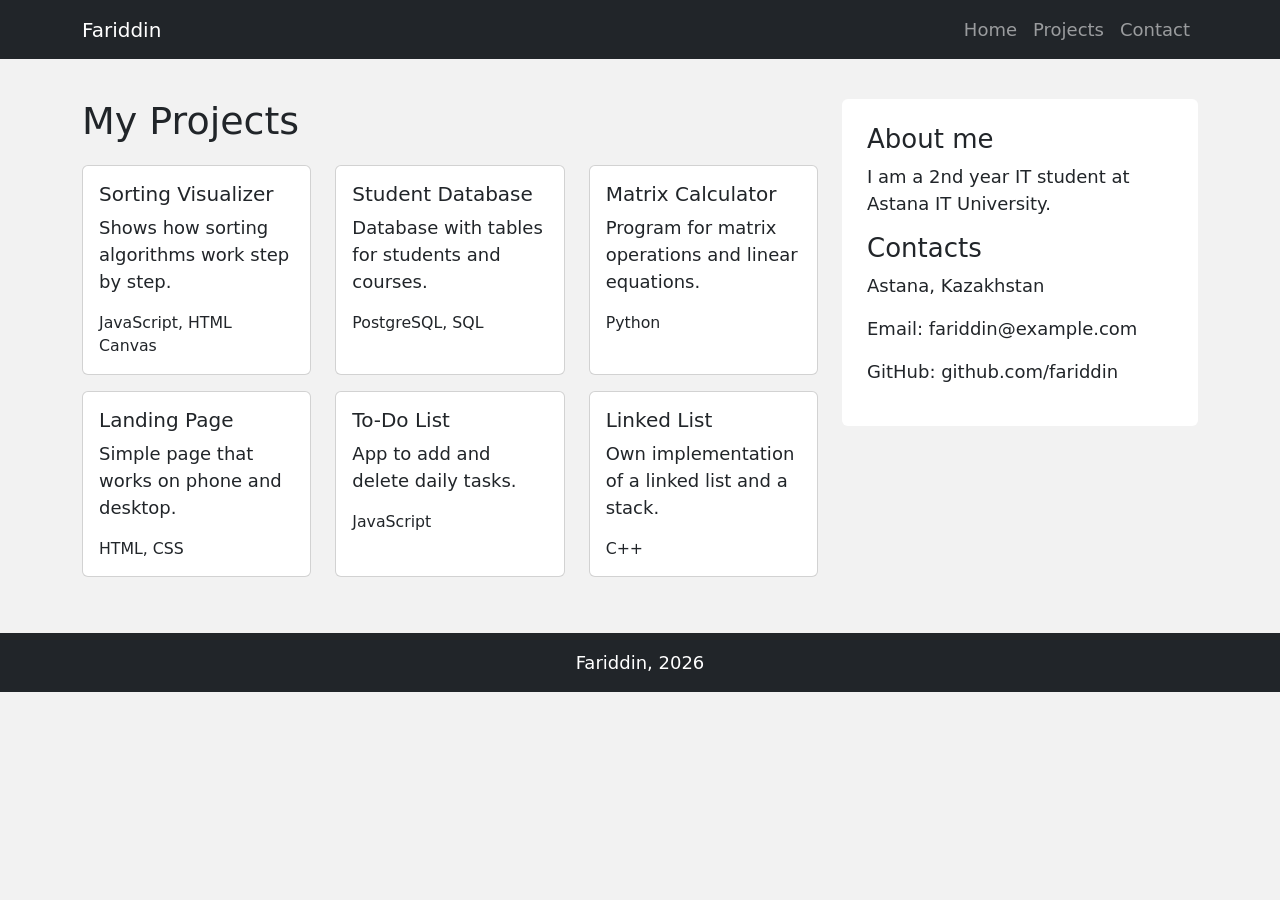
==== task4.html @ 24d31ed7 "Add files via upload" ====
<!DOCTYPE html>
<html>
<head>
<meta charset="UTF-8">
<meta name="viewport" content="width=device-width, initial-scale=1.0">
<title>Portfolio</title>
<link href="https://cdn.jsdelivr.net/npm/bootstrap@5.3.3/dist/css/bootstrap.min.css" rel="stylesheet">
<link rel="stylesheet" href="task4.css">
</head>
<body>
<nav class="navbar navbar-expand-md navbar-dark bg-dark">
<div class="container">
<a class="navbar-brand" href="#">Fariddin</a>
<button class="navbar-toggler" type="button" data-bs-toggle="collapse" data-bs-target="#menu">
<span class="navbar-toggler-icon"></span>
</button>
<div class="collapse navbar-collapse" id="menu">
<ul class="navbar-nav ms-auto">
<li class="nav-item"><a class="nav-link" href="#">Home</a></li>
<li class="nav-item"><a class="nav-link" href="#projects">Projects</a></li>
<li class="nav-item"><a class="nav-link" href="#contact">Contact</a></li>
</ul>
</div>
</div>
</nav>

<div class="container main">
<div class="row">
<div class="col-12 col-lg-8" id="projects">
<h1>My Projects</h1>
<div class="row">
<div class="col-12 col-sm-6 col-xl-4 mb-3">
<div class="card h-100">
<div class="card-body">
<h5 class="card-title">Sorting Visualizer</h5>
<p class="card-text">Shows how sorting algorithms work step by step.</p>
<p class="card-text small hide-mobile">JavaScript, HTML Canvas</p>
</div>
</div>
</div>
<div class="col-12 col-sm-6 col-xl-4 mb-3">
<div class="card h-100">
<div class="card-body">
<h5 class="card-title">Student Database</h5>
<p class="card-text">Database with tables for students and courses.</p>
<p class="card-text small hide-mobile">PostgreSQL, SQL</p>
</div>
</div>
</div>
<div class="col-12 col-sm-6 col-xl-4 mb-3">
<div class="card h-100">
<div class="card-body">
<h5 class="card-title">Matrix Calculator</h5>
<p class="card-text">Program for matrix operations and linear equations.</p>
<p class="card-text small hide-mobile">Python</p>
</div>
</div>
</div>
<div class="col-12 col-sm-6 col-xl-4 mb-3">
<div class="card h-100">
<div class="card-body">
<h5 class="card-title">Landing Page</h5>
<p class="card-text">Simple page that works on phone and desktop.</p>
<p class="card-text small hide-mobile">HTML, CSS</p>
</div>
</div>
</div>
<div class="col-12 col-sm-6 col-xl-4 mb-3">
<div class="card h-100">
<div class="card-body">
<h5 class="card-title">To-Do List</h5>
<p class="card-text">App to add and delete daily tasks.</p>
<p class="card-text small hide-mobile">JavaScript</p>
</div>
</div>
</div>
<div class="col-12 col-sm-6 col-xl-4 mb-3">
<div class="card h-100">
<div class="card-body">
<h5 class="card-title">Linked List</h5>
<p class="card-text">Own implementation of a linked list and a stack.</p>
<p class="card-text small hide-mobile">C++</p>
</div>
</div>
</div>
</div>
</div>

<div class="col-12 col-lg-4">
<div class="sidebar" id="contact">
<h2>About me</h2>
<p>I am a 2nd year IT student at Astana IT University.</p>
<h2>Contacts</h2>
<p>Astana, Kazakhstan</p>
<p>Email: fariddin@example.com</p>
<p class="hide-mobile">GitHub: github.com/fariddin</p>
</div>
</div>
</div>
</div>

<footer class="bg-dark text-white text-center p-3">
<p class="mb-0">Fariddin, 2026</p>
</footer>

<script src="https://cdn.jsdelivr.net/npm/bootstrap@5.3.3/dist/js/bootstrap.bundle.min.js"></script>
</body>
</html>
---- task4.css ----
body {
  background-color: #f2f2f2;
  font-size: 18px;
}

.main {
  padding-top: 40px;
  padding-bottom: 40px;
}

h1 {
  font-size: 38px;
  margin-bottom: 20px;
}

.sidebar {
  background-color: white;
  padding: 25px;
  border-radius: 6px;
}

.sidebar h2 {
  font-size: 26px;
}

@media (max-width: 991px) {
  body {
    font-size: 16px;
  }
  h1 {
    font-size: 30px;
  }
  .sidebar h2 {
    font-size: 22px;
  }
}

@media (max-width: 767px) {
  body {
    font-size: 14px;
  }
  .main {
    padding-top: 20px;
    padding-bottom: 20px;
  }
  h1 {
    font-size: 24px;
  }
  .sidebar {
    padding: 15px;
  }
  .sidebar h2 {
    font-size: 18px;
  }
  .hide-mobile {
    display: none;
  }
}
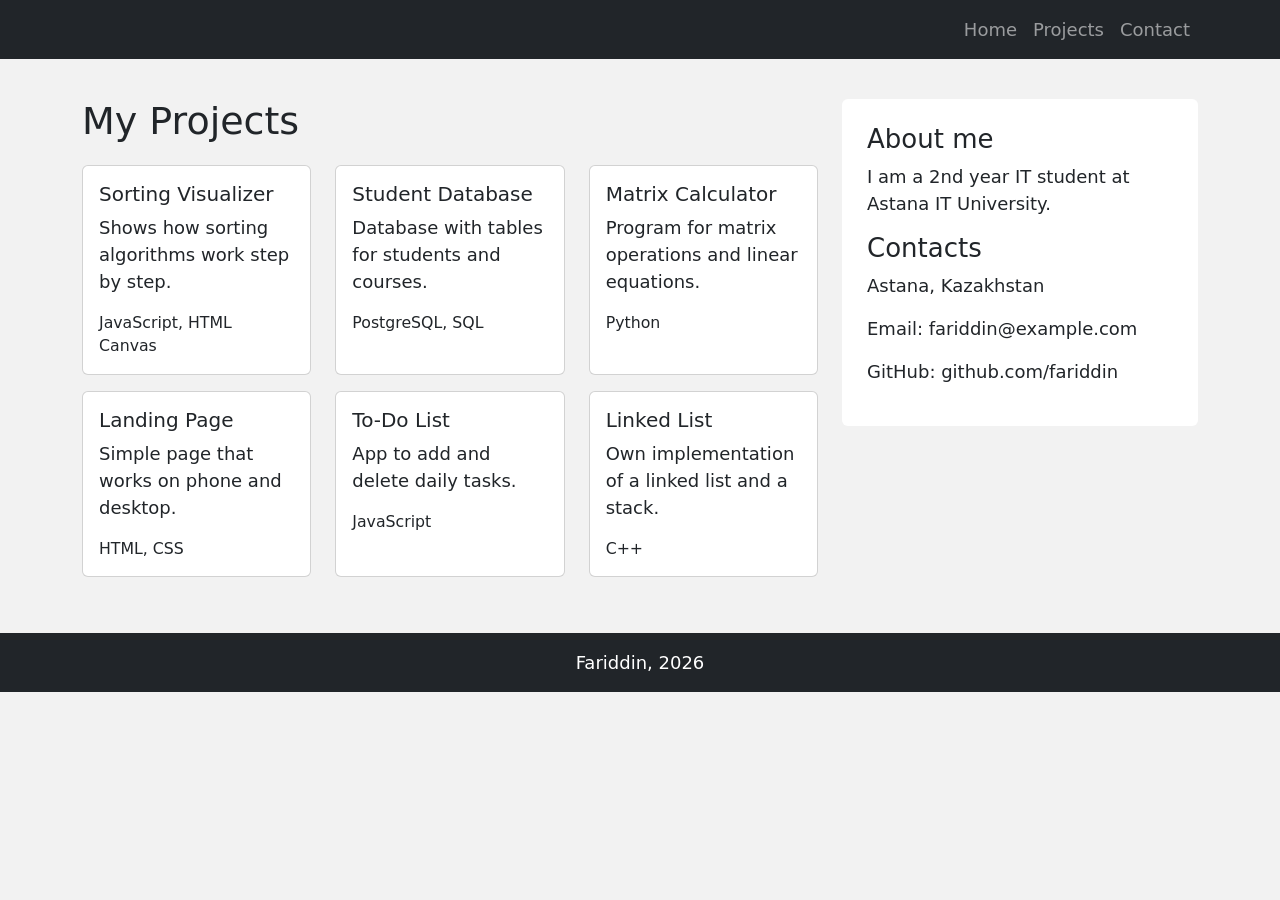
==== commit 1f6ad759: "Remove brand name from navbar Removed the brand name from the navbar." ====
--- a/task4.html
+++ b/task4.html
@@ -10,7 +10,7 @@
 <body>
 <nav class="navbar navbar-expand-md navbar-dark bg-dark">
 <div class="container">
-<a class="navbar-brand" href="#">Fariddin</a>
+<a class="navbar-brand" href="#"></a>
 <button class="navbar-toggler" type="button" data-bs-toggle="collapse" data-bs-target="#menu">
 <span class="navbar-toggler-icon"></span>
 </button>
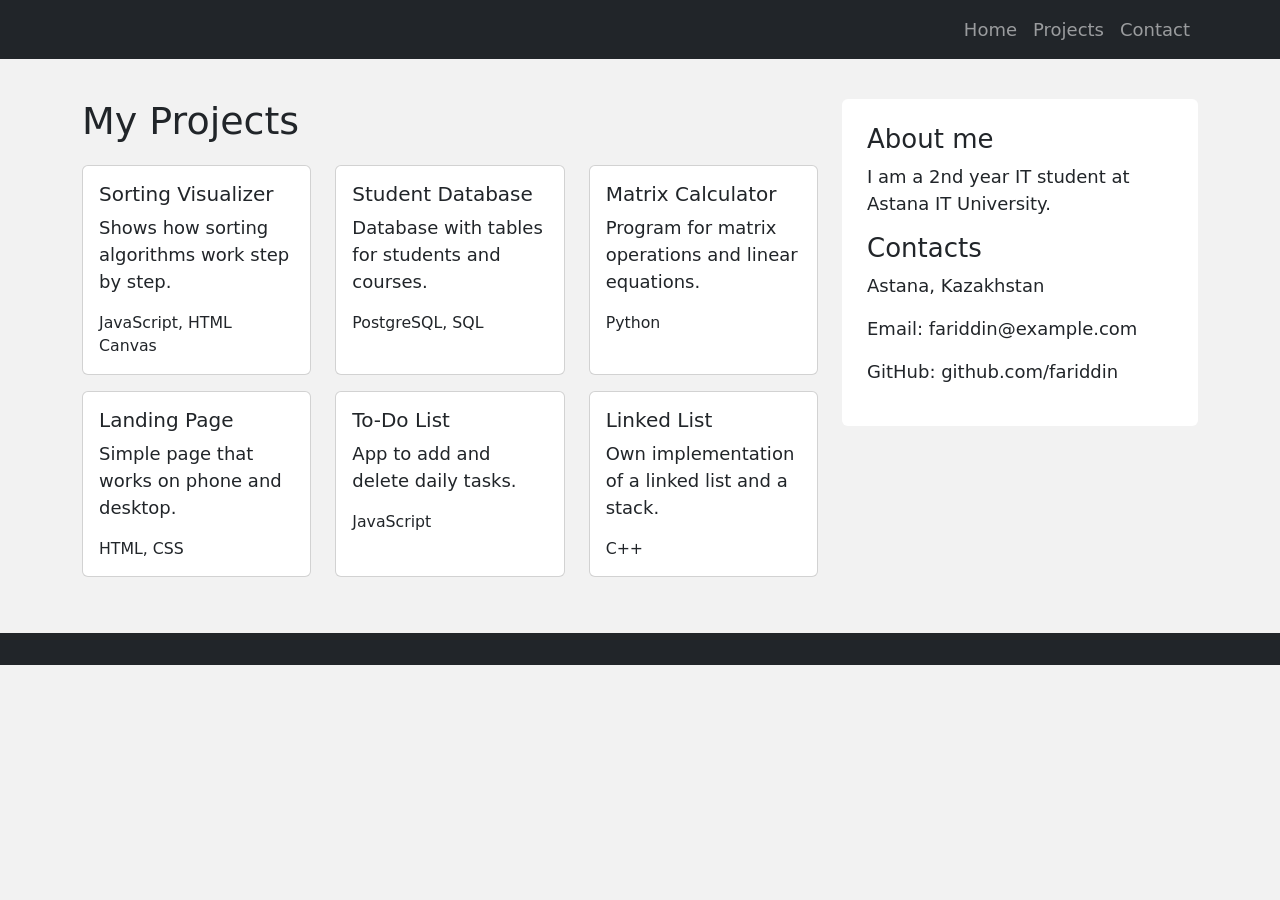
==== commit bf92f8fd: "Update task4.html" ====
--- a/task4.html
+++ b/task4.html
@@ -100,7 +100,6 @@
 </div>
 
 <footer class="bg-dark text-white text-center p-3">
-<p class="mb-0">Fariddin, 2026</p>
 </footer>
 
 <script src="https://cdn.jsdelivr.net/npm/bootstrap@5.3.3/dist/js/bootstrap.bundle.min.js"></script>
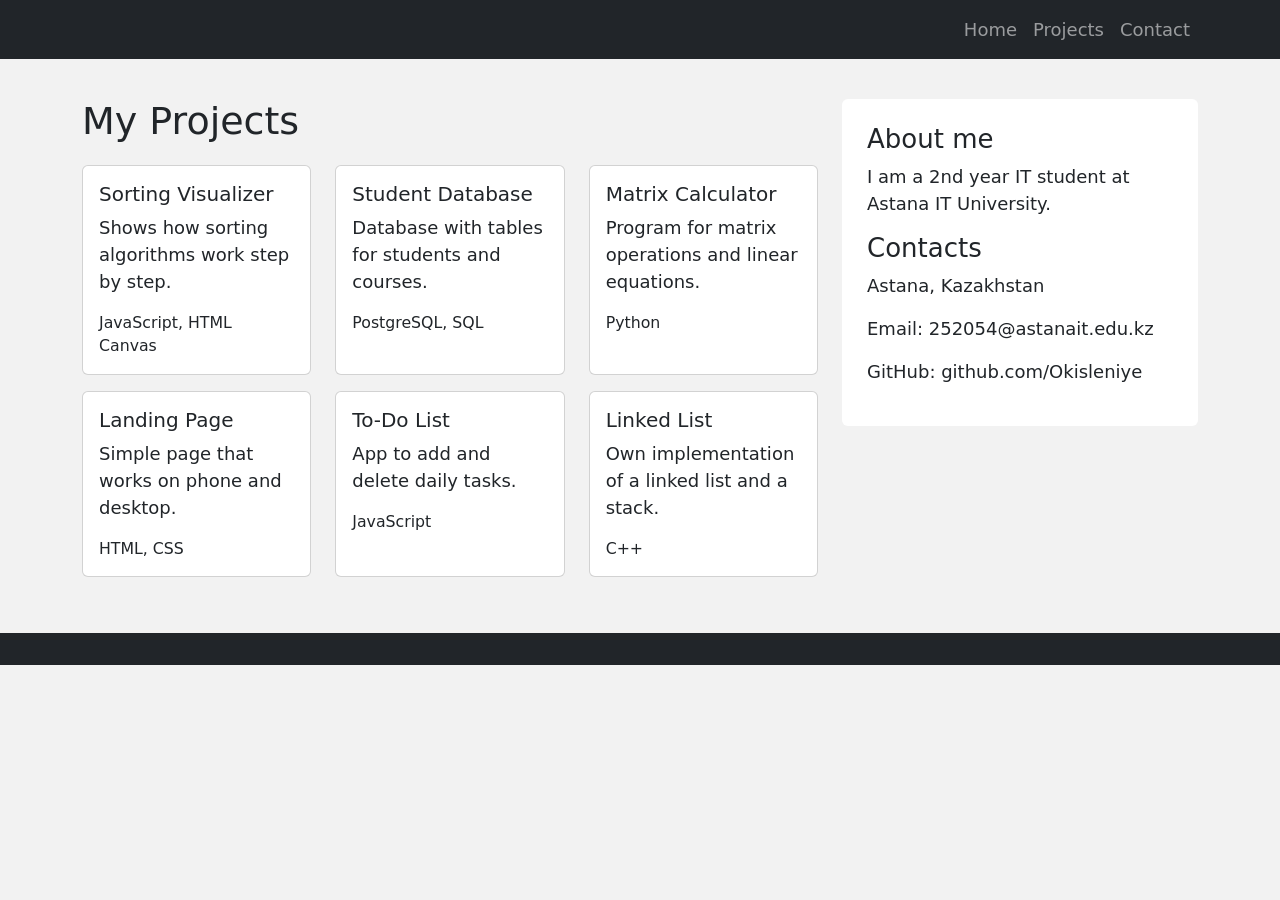
==== commit 55ab68f6: "Update contact information in task4.html" ====
--- a/task4.html
+++ b/task4.html
@@ -92,8 +92,8 @@
 <p>I am a 2nd year IT student at Astana IT University.</p>
 <h2>Contacts</h2>
 <p>Astana, Kazakhstan</p>
-<p>Email: fariddin@example.com</p>
-<p class="hide-mobile">GitHub: github.com/fariddin</p>
+<p>Email: 252054@astanait.edu.kz</p>
+<p class="hide-mobile">GitHub: github.com/Okisleniye</p>
 </div>
 </div>
 </div>
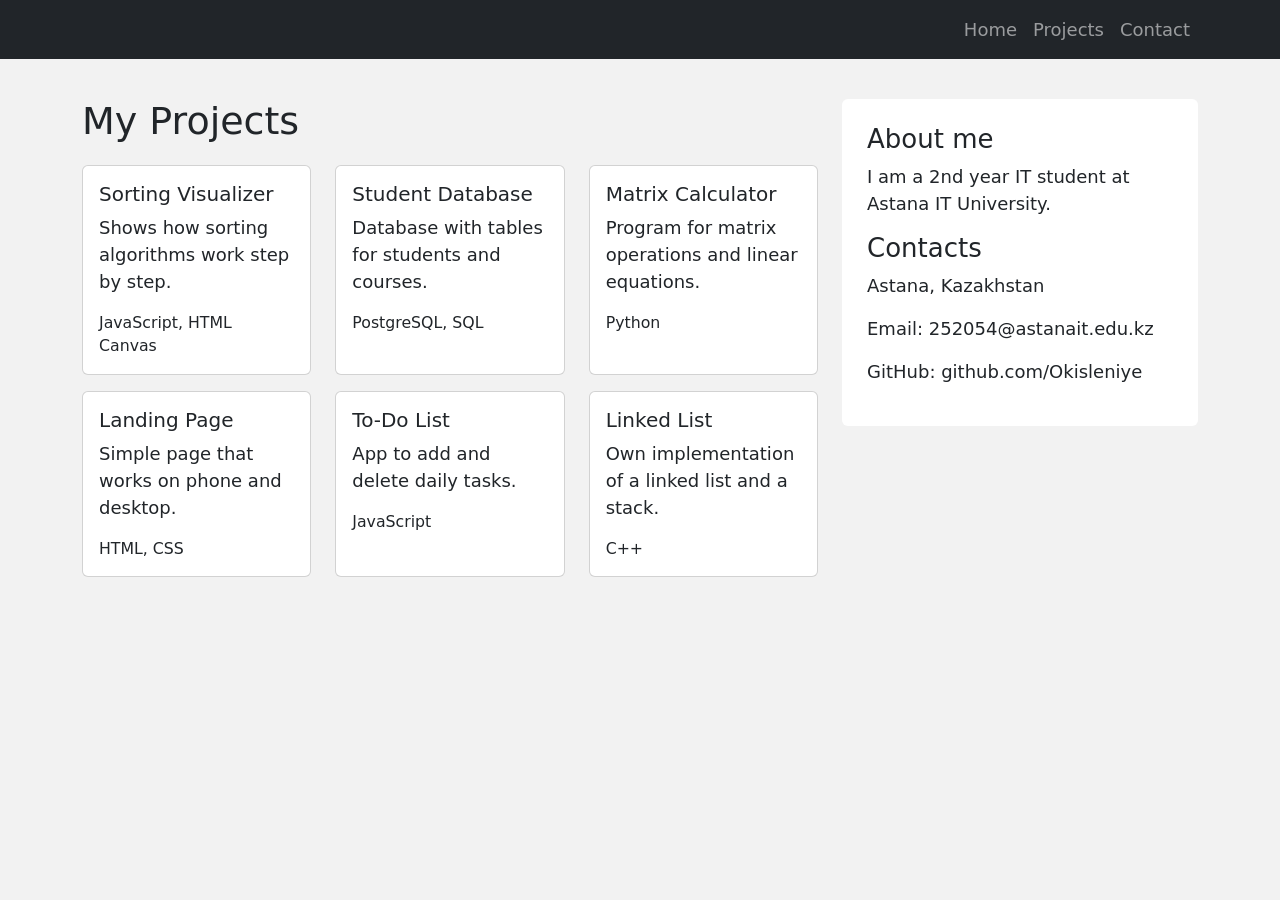
==== commit 27f9f85e: "Update task4.html" ====
--- a/task4.html
+++ b/task4.html
@@ -99,8 +99,6 @@
 </div>
 </div>
 
-<footer class="bg-dark text-white text-center p-3">
-</footer>
 
 <script src="https://cdn.jsdelivr.net/npm/bootstrap@5.3.3/dist/js/bootstrap.bundle.min.js"></script>
 </body>
